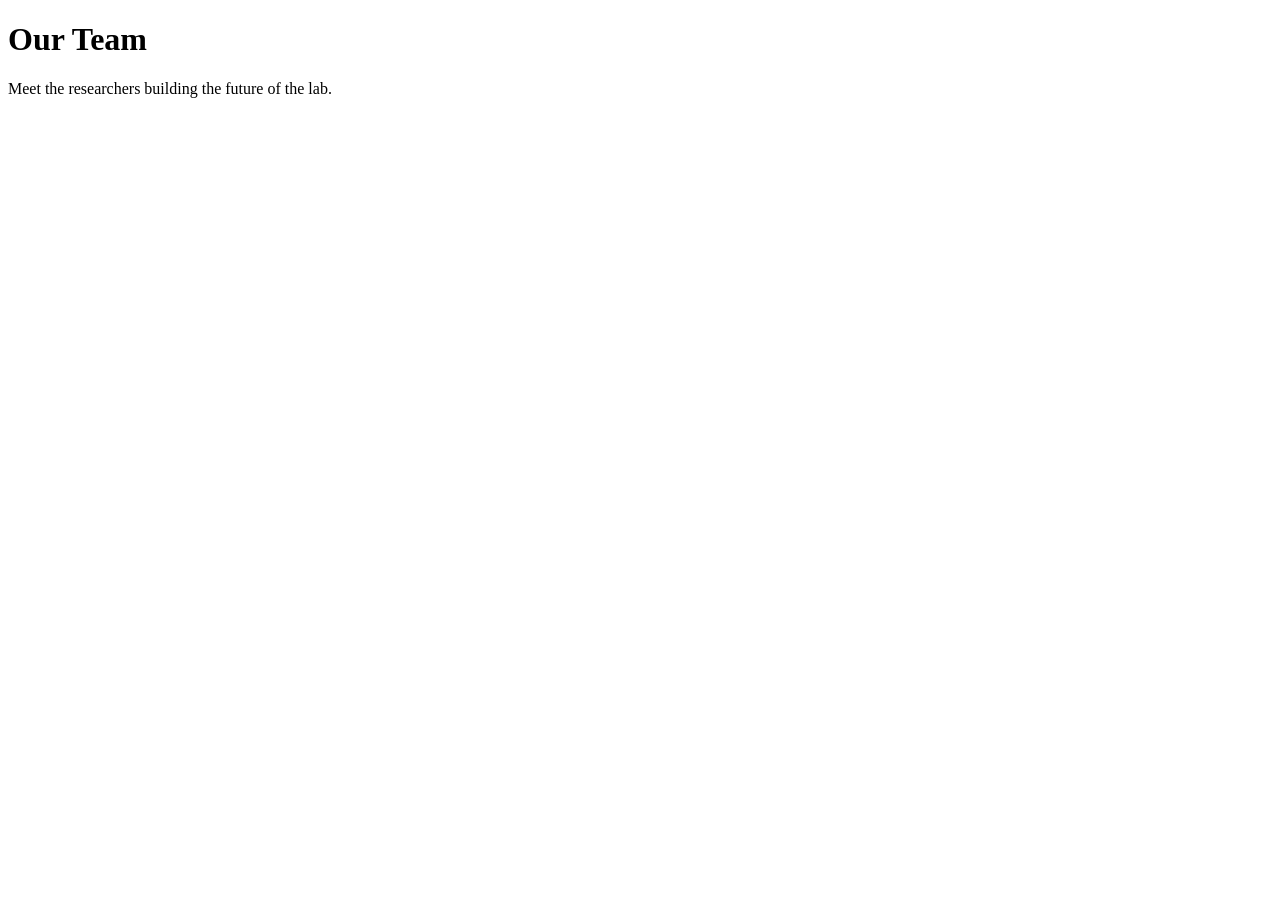
==== contact.html @ c991bc1e "Add files via upload" ====
<!DOCTYPE html>
<html lang="en">
<head>
  <meta charset="UTF-8" />
  <meta name="viewport" content="width=device-width, initial-scale=1.0" />
  <title>Team</title>
  <link rel="stylesheet" href="css/style.css" />
  <script src="js/config.js"></script>
</head>
<body>

  <header id="site-header"></header>

  <div class="page-hero">
    <h1>Our Team</h1>
    <p>Meet the researchers building the future of the lab.</p>
  </div>

  <div style="background:#fff;">
    <div class="section" id="team-section">
      <!-- Dynamically grouped by role -->
    </div>
  </div>

  <footer id="site-footer"></footer>

  <script src="js/site.js"></script>
  <script>
    const c = LAB_CONFIG;
    document.title = `Team — ${c.labName}`;

    // Group members
    const groups = {};
    const order = ['Faculty', 'PhD Students', 'MS Students', 'Undergraduate', 'Alumni'];
    c.team.forEach(m => {
      if (!groups[m.group]) groups[m.group] = [];
      groups[m.group].push(m);
    });

    const section = document.getElementById('team-section');
    const groupOrder = [...order, ...Object.keys(groups).filter(g => !order.includes(g))];

    groupOrder.forEach(grp => {
      if (!groups[grp]) return;
      section.innerHTML += `<div class="group-label">${grp}</div><div class="team-grid" id="grp-${grp.replace(/\s/g,'_')}"></div>`;
    });

    c.team.forEach(m => {
      const grid = document.getElementById(`grp-${m.group.replace(/\s/g,'_')}`);
      if (!grid) return;

      const initials = m.name.split(' ').map(w => w[0]).join('').slice(0,2).toUpperCase();
      const avatar = m.photo
        ? `<img src="${m.photo}" alt="${m.name}" />`
        : initials;

      const links = [
        m.website ? `<a href="${m.website}" target="_blank">Website</a>` : null,
        m.scholar  ? `<a href="${m.scholar}"  target="_blank">Scholar</a>`  : null,
        m.github   ? `<a href="https://github.com/${m.github}" target="_blank">GitHub</a>` : null,
      ].filter(Boolean).join('');

      grid.innerHTML += `
        <div class="member-card">
          <div class="member-avatar">${avatar}</div>
          <div class="member-name">${m.name}</div>
          <div class="member-role">${m.role}</div>
          <p class="member-bio">${m.bio}</p>
          ${links ? `<div class="member-links">${links}</div>` : ''}
        </div>`;
    });
  </script>
</body>
</html>
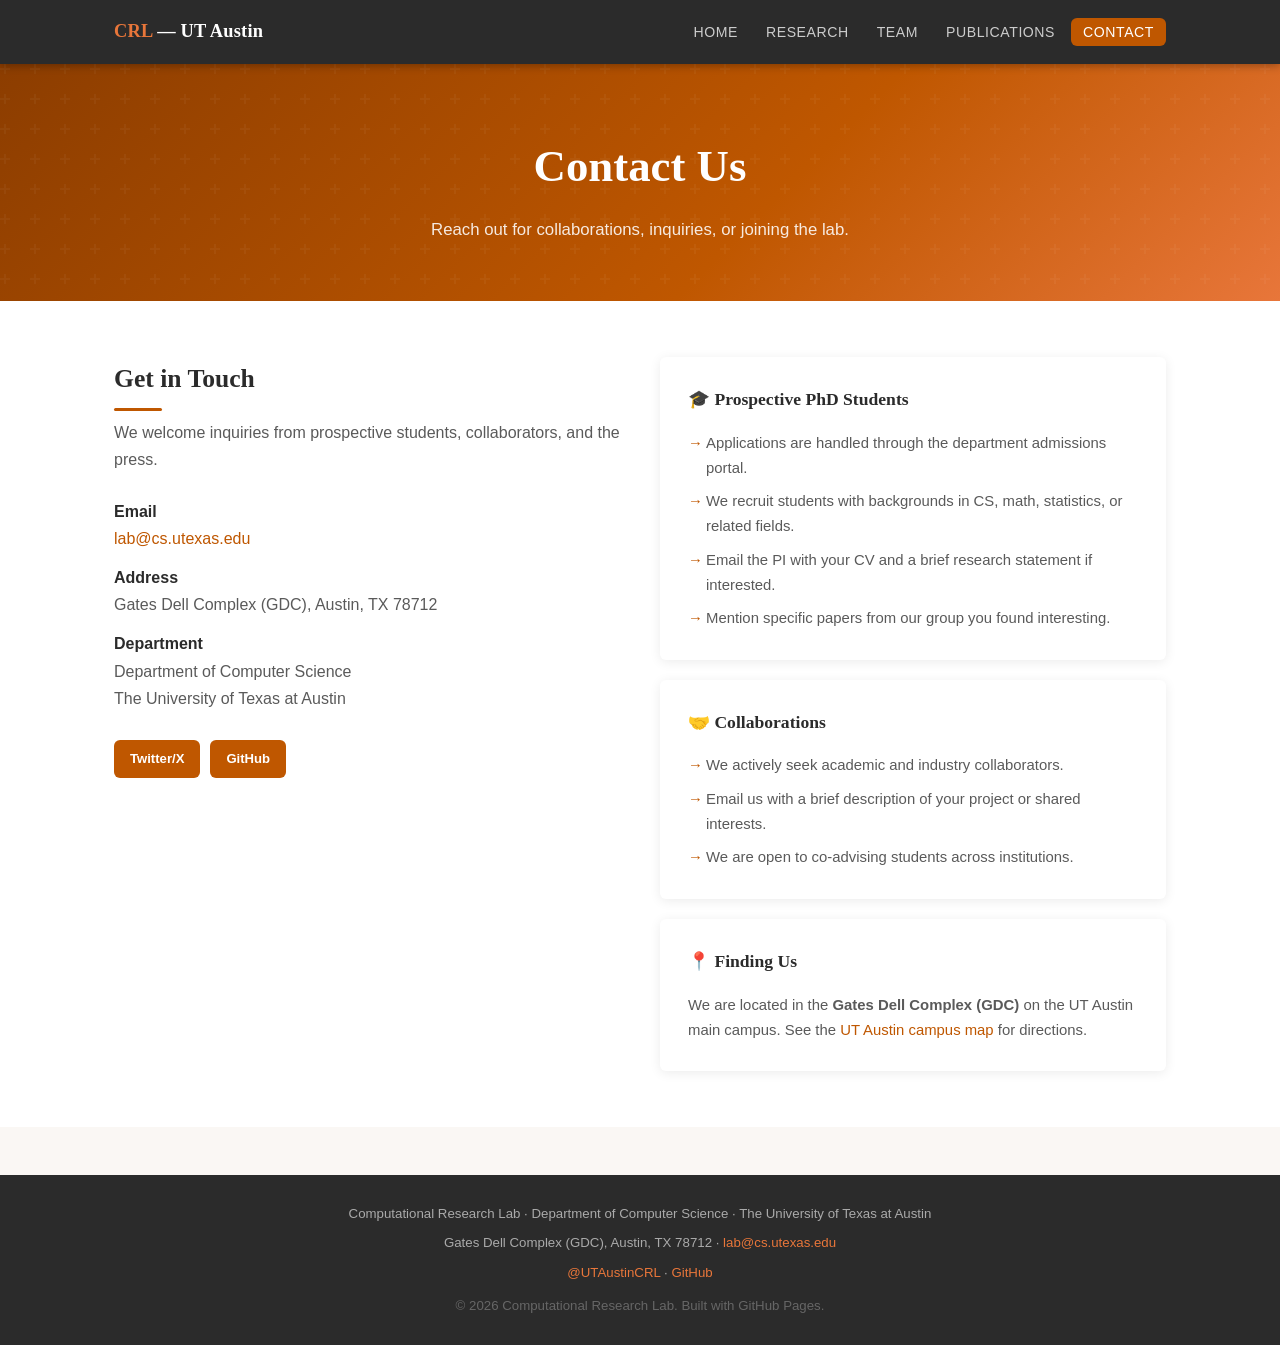
==== commit 30480054: "Add files via upload" ====
--- a/contact.html
+++ b/contact.html
@@ -3,72 +3,758 @@
 <head>
   <meta charset="UTF-8" />
   <meta name="viewport" content="width=device-width, initial-scale=1.0" />
-  <title>Team</title>
-  <link rel="stylesheet" href="css/style.css" />
-  <script src="js/config.js"></script>
+  <title>Contact</title>
+  <style>/* ============================================================
+   UT Austin Lab Website — Main Stylesheet
+   Colors: Burnt Orange #BF5700 | Charcoal #2B2B2B | Cream #FAF7F4
+   ============================================================ */
+
+:root {
+  --orange:      #BF5700;
+  --orange-dark: #8C3D00;
+  --orange-light:#E8763A;
+  --charcoal:    #2B2B2B;
+  --mid-gray:    #5A5A5A;
+  --light-gray:  #E8E4E0;
+  --cream:       #FAF7F4;
+  --white:       #FFFFFF;
+
+  --font-display: 'Georgia', 'Times New Roman', serif;
+  --font-body:    'Inter', 'Helvetica Neue', Arial, sans-serif;
+  --font-mono:    'JetBrains Mono', 'Courier New', monospace;
+
+  --max-width: 1100px;
+  --radius: 6px;
+  --shadow: 0 2px 12px rgba(0,0,0,0.08);
+}
+
+*, *::before, *::after { box-sizing: border-box; margin: 0; padding: 0; }
+
+html { scroll-behavior: smooth; }
+
+body {
+  font-family: var(--font-body);
+  color: var(--charcoal);
+  background: var(--cream);
+  line-height: 1.7;
+  font-size: 16px;
+}
+
+a { color: var(--orange); text-decoration: none; }
+a:hover { text-decoration: underline; }
+
+img { max-width: 100%; display: block; }
+
+/* ── HEADER / NAV ─────────────────────────────────────────── */
+#site-header {
+  background: var(--charcoal);
+  position: sticky;
+  top: 0;
+  z-index: 100;
+  box-shadow: 0 2px 8px rgba(0,0,0,0.3);
+}
+
+.header-inner {
+  max-width: var(--max-width);
+  margin: 0 auto;
+  padding: 0 24px;
+  display: flex;
+  align-items: center;
+  justify-content: space-between;
+  height: 64px;
+}
+
+.site-title {
+  font-family: var(--font-display);
+  font-size: 1.15rem;
+  color: var(--white);
+  font-weight: 700;
+  letter-spacing: 0.01em;
+  white-space: nowrap;
+}
+.site-title span { color: var(--orange-light); }
+
+nav ul {
+  list-style: none;
+  display: flex;
+  gap: 4px;
+}
+
+nav a {
+  color: #ccc;
+  font-size: 0.88rem;
+  font-weight: 500;
+  letter-spacing: 0.04em;
+  text-transform: uppercase;
+  padding: 6px 12px;
+  border-radius: var(--radius);
+  transition: color 0.15s, background 0.15s;
+}
+nav a:hover, nav a.active {
+  color: var(--white);
+  background: var(--orange);
+  text-decoration: none;
+}
+
+/* Hamburger */
+.nav-toggle {
+  display: none;
+  background: none;
+  border: none;
+  cursor: pointer;
+  flex-direction: column;
+  gap: 5px;
+  padding: 4px;
+}
+.nav-toggle span {
+  display: block;
+  width: 24px;
+  height: 2px;
+  background: #ccc;
+  border-radius: 2px;
+  transition: background 0.15s;
+}
+.nav-toggle:hover span { background: var(--white); }
+
+/* ── PAGE HERO ────────────────────────────────────────────── */
+.page-hero {
+  background: linear-gradient(135deg, var(--orange-dark) 0%, var(--orange) 60%, var(--orange-light) 100%);
+  padding: 64px 24px 56px;
+  text-align: center;
+  position: relative;
+  overflow: hidden;
+}
+.page-hero::before {
+  content: '';
+  position: absolute;
+  inset: 0;
+  background: url("data:image/svg+xml,%3Csvg width='60' height='60' viewBox='0 0 60 60' xmlns='http://www.w3.org/2000/svg'%3E%3Cg fill='none' fill-rule='evenodd'%3E%3Cg fill='%23ffffff' fill-opacity='0.04'%3E%3Cpath d='M36 34v-4h-2v4h-4v2h4v4h2v-4h4v-2h-4zm0-30V0h-2v4h-4v2h4v4h2V6h4V4h-4zM6 34v-4H4v4H0v2h4v4h2v-4h4v-2H6zM6 4V0H4v4H0v2h4v4h2V6h4V4H6z'/%3E%3C/g%3E%3C/g%3E%3C/svg%3E");
+}
+.page-hero h1 {
+  font-family: var(--font-display);
+  font-size: clamp(1.8rem, 4vw, 2.8rem);
+  color: var(--white);
+  margin-bottom: 12px;
+  position: relative;
+}
+.page-hero p {
+  color: rgba(255,255,255,0.88);
+  font-size: 1.05rem;
+  max-width: 620px;
+  margin: 0 auto;
+  position: relative;
+}
+
+/* ── SECTIONS ─────────────────────────────────────────────── */
+.section {
+  max-width: var(--max-width);
+  margin: 0 auto;
+  padding: 56px 24px;
+}
+
+.section-title {
+  font-family: var(--font-display);
+  font-size: 1.6rem;
+  color: var(--charcoal);
+  margin-bottom: 8px;
+}
+.section-title::after {
+  content: '';
+  display: block;
+  width: 48px;
+  height: 3px;
+  background: var(--orange);
+  margin-top: 8px;
+  border-radius: 2px;
+}
+
+.section-lead {
+  color: var(--mid-gray);
+  font-size: 1.05rem;
+  max-width: 700px;
+  margin-bottom: 36px;
+}
+
+/* ── HOME HERO ────────────────────────────────────────────── */
+.home-hero {
+  background: linear-gradient(135deg, var(--orange-dark) 0%, var(--orange) 55%, #D4682A 100%);
+  padding: 88px 24px 80px;
+  position: relative;
+  overflow: hidden;
+}
+.home-hero::before {
+  content: '';
+  position: absolute;
+  inset: 0;
+  background: url("data:image/svg+xml,%3Csvg width='60' height='60' viewBox='0 0 60 60' xmlns='http://www.w3.org/2000/svg'%3E%3Cg fill='none' fill-rule='evenodd'%3E%3Cg fill='%23ffffff' fill-opacity='0.05'%3E%3Cpath d='M36 34v-4h-2v4h-4v2h4v4h2v-4h4v-2h-4zm0-30V0h-2v4h-4v2h4v4h2V6h4V4h-4zM6 34v-4H4v4H0v2h4v4h2v-4h4v-2H6zM6 4V0H4v4H0v2h4v4h2V6h4V4H6z'/%3E%3C/g%3E%3C/g%3E%3C/svg%3E");
+}
+.home-hero-inner {
+  max-width: var(--max-width);
+  margin: 0 auto;
+  position: relative;
+}
+.home-hero h1 {
+  font-family: var(--font-display);
+  font-size: clamp(2rem, 5vw, 3.2rem);
+  color: var(--white);
+  line-height: 1.2;
+  max-width: 760px;
+  margin-bottom: 20px;
+}
+.home-hero .sub {
+  font-size: 1.1rem;
+  color: rgba(255,255,255,0.87);
+  max-width: 580px;
+  margin-bottom: 36px;
+}
+.btn {
+  display: inline-block;
+  padding: 12px 28px;
+  border-radius: var(--radius);
+  font-weight: 600;
+  font-size: 0.95rem;
+  transition: background 0.15s, transform 0.1s;
+  cursor: pointer;
+  border: none;
+}
+.btn-white {
+  background: var(--white);
+  color: var(--orange-dark);
+}
+.btn-white:hover {
+  background: var(--cream);
+  text-decoration: none;
+  transform: translateY(-1px);
+}
+.btn-orange {
+  background: var(--orange);
+  color: var(--white);
+}
+.btn-orange:hover {
+  background: var(--orange-dark);
+  text-decoration: none;
+  transform: translateY(-1px);
+}
+
+/* ── NEWS ─────────────────────────────────────────────────── */
+.news-list {
+  display: flex;
+  flex-direction: column;
+  gap: 0;
+  border-left: 3px solid var(--orange);
+  padding-left: 20px;
+}
+.news-item {
+  padding: 14px 0;
+  border-bottom: 1px solid var(--light-gray);
+}
+.news-item:last-child { border-bottom: none; }
+.news-date {
+  font-size: 0.78rem;
+  font-weight: 700;
+  text-transform: uppercase;
+  letter-spacing: 0.06em;
+  color: var(--orange);
+  margin-bottom: 4px;
+}
+.news-text { color: var(--charcoal); font-size: 0.97rem; }
+
+/* ── CARDS ────────────────────────────────────────────────── */
+.card-grid {
+  display: grid;
+  grid-template-columns: repeat(auto-fill, minmax(280px, 1fr));
+  gap: 24px;
+}
+.card {
+  background: var(--white);
+  border-radius: var(--radius);
+  padding: 28px 24px;
+  box-shadow: var(--shadow);
+  border-top: 4px solid var(--orange);
+}
+.card-icon { font-size: 2rem; margin-bottom: 12px; }
+.card h3 {
+  font-family: var(--font-display);
+  font-size: 1.1rem;
+  margin-bottom: 8px;
+  color: var(--charcoal);
+}
+.card p { font-size: 0.93rem; color: var(--mid-gray); }
+
+/* ── TEAM ─────────────────────────────────────────────────── */
+.group-label {
+  font-size: 0.78rem;
+  font-weight: 700;
+  text-transform: uppercase;
+  letter-spacing: 0.1em;
+  color: var(--mid-gray);
+  border-bottom: 1px solid var(--light-gray);
+  padding-bottom: 8px;
+  margin: 40px 0 20px;
+}
+.team-grid {
+  display: grid;
+  grid-template-columns: repeat(auto-fill, minmax(220px, 1fr));
+  gap: 20px;
+}
+.member-card {
+  background: var(--white);
+  border-radius: var(--radius);
+  padding: 24px;
+  box-shadow: var(--shadow);
+  text-align: center;
+}
+.member-avatar {
+  width: 80px;
+  height: 80px;
+  border-radius: 50%;
+  margin: 0 auto 14px;
+  overflow: hidden;
+  background: var(--orange);
+  display: flex;
+  align-items: center;
+  justify-content: center;
+  font-size: 1.5rem;
+  font-weight: 700;
+  color: var(--white);
+  font-family: var(--font-display);
+}
+.member-avatar img { width: 100%; height: 100%; object-fit: cover; }
+.member-name {
+  font-weight: 700;
+  font-size: 0.97rem;
+  color: var(--charcoal);
+  margin-bottom: 2px;
+}
+.member-role {
+  font-size: 0.82rem;
+  color: var(--orange);
+  font-weight: 600;
+  text-transform: uppercase;
+  letter-spacing: 0.04em;
+  margin-bottom: 10px;
+}
+.member-bio { font-size: 0.85rem; color: var(--mid-gray); margin-bottom: 14px; }
+.member-links { display: flex; gap: 8px; justify-content: center; flex-wrap: wrap; }
+.member-links a {
+  font-size: 0.75rem;
+  background: var(--light-gray);
+  color: var(--charcoal);
+  padding: 3px 10px;
+  border-radius: 20px;
+  font-weight: 600;
+  transition: background 0.15s;
+}
+.member-links a:hover {
+  background: var(--orange);
+  color: var(--white);
+  text-decoration: none;
+}
+
+/* ── PUBLICATIONS ─────────────────────────────────────────── */
+.pub-filters {
+  display: flex;
+  gap: 8px;
+  flex-wrap: wrap;
+  margin-bottom: 28px;
+}
+.filter-btn {
+  padding: 6px 16px;
+  border-radius: 20px;
+  border: 2px solid var(--light-gray);
+  background: var(--white);
+  font-size: 0.83rem;
+  font-weight: 600;
+  color: var(--mid-gray);
+  cursor: pointer;
+  transition: all 0.15s;
+}
+.filter-btn.active, .filter-btn:hover {
+  border-color: var(--orange);
+  background: var(--orange);
+  color: var(--white);
+}
+
+.year-group { margin-bottom: 40px; }
+.year-label {
+  font-family: var(--font-display);
+  font-size: 1.4rem;
+  font-weight: 700;
+  color: var(--orange);
+  margin-bottom: 16px;
+  padding-bottom: 8px;
+  border-bottom: 2px solid var(--light-gray);
+}
+
+.pub-item {
+  background: var(--white);
+  border-radius: var(--radius);
+  padding: 20px 22px;
+  margin-bottom: 12px;
+  box-shadow: var(--shadow);
+  border-left: 4px solid transparent;
+  transition: border-color 0.15s;
+}
+.pub-item:hover { border-left-color: var(--orange); }
+.pub-title {
+  font-weight: 700;
+  font-size: 0.97rem;
+  color: var(--charcoal);
+  margin-bottom: 4px;
+}
+.pub-authors { font-size: 0.88rem; color: var(--mid-gray); margin-bottom: 4px; }
+.pub-venue {
+  font-size: 0.82rem;
+  font-weight: 700;
+  color: var(--orange);
+  text-transform: uppercase;
+  letter-spacing: 0.04em;
+  margin-bottom: 10px;
+}
+.pub-tags { display: flex; gap: 6px; flex-wrap: wrap; margin-bottom: 10px; }
+.pub-tag {
+  font-size: 0.73rem;
+  background: var(--cream);
+  border: 1px solid var(--light-gray);
+  color: var(--mid-gray);
+  padding: 2px 8px;
+  border-radius: 12px;
+  font-weight: 600;
+}
+.pub-links { display: flex; gap: 8px; flex-wrap: wrap; }
+.pub-links a {
+  font-size: 0.78rem;
+  background: var(--charcoal);
+  color: var(--white);
+  padding: 4px 12px;
+  border-radius: var(--radius);
+  font-weight: 600;
+  transition: background 0.15s;
+}
+.pub-links a:hover {
+  background: var(--orange);
+  text-decoration: none;
+}
+
+/* ── CONTACT ──────────────────────────────────────────────── */
+.contact-grid {
+  display: grid;
+  grid-template-columns: 1fr 1fr;
+  gap: 40px;
+}
+.contact-info p { margin-bottom: 12px; color: var(--mid-gray); }
+.contact-info strong { color: var(--charcoal); }
+.contact-block {
+  background: var(--white);
+  border-radius: var(--radius);
+  padding: 28px;
+  box-shadow: var(--shadow);
+}
+.contact-block h3 {
+  font-family: var(--font-display);
+  font-size: 1.1rem;
+  margin-bottom: 16px;
+  color: var(--charcoal);
+}
+.joining-list {
+  list-style: none;
+  display: flex;
+  flex-direction: column;
+  gap: 8px;
+}
+.joining-list li {
+  padding-left: 18px;
+  position: relative;
+  font-size: 0.93rem;
+  color: var(--mid-gray);
+}
+.joining-list li::before {
+  content: '→';
+  position: absolute;
+  left: 0;
+  color: var(--orange);
+  font-weight: 700;
+}
+
+/* ── FOOTER ───────────────────────────────────────────────── */
+#site-footer {
+  background: var(--charcoal);
+  color: #aaa;
+  text-align: center;
+  padding: 28px 24px;
+  font-size: 0.83rem;
+  margin-top: 48px;
+}
+#site-footer a { color: var(--orange-light); }
+
+/* ── DIVIDER ──────────────────────────────────────────────── */
+.divider {
+  border: none;
+  border-top: 1px solid var(--light-gray);
+  margin: 0;
+}
+
+/* ── RESPONSIVE ───────────────────────────────────────────── */
+@media (max-width: 768px) {
+  .nav-toggle { display: flex; }
+  nav { display: none; width: 100%; }
+  nav.open {
+    display: block;
+    position: absolute;
+    top: 64px;
+    left: 0; right: 0;
+    background: var(--charcoal);
+    padding: 12px 16px;
+    box-shadow: 0 4px 12px rgba(0,0,0,0.3);
+  }
+  nav ul { flex-direction: column; gap: 2px; }
+  nav a { display: block; }
+  .header-inner { flex-wrap: wrap; position: relative; }
+  .contact-grid { grid-template-columns: 1fr; }
+}
+</style>
 </head>
 <body>
-
   <header id="site-header"></header>
-
-  <div class="page-hero">
-    <h1>Our Team</h1>
-    <p>Meet the researchers building the future of the lab.</p>
-  </div>
-
-  <div style="background:#fff;">
-    <div class="section" id="team-section">
-      <!-- Dynamically grouped by role -->
+  
+<div class="page-hero"><h1>Contact Us</h1><p>Reach out for collaborations, inquiries, or joining the lab.</p></div>
+<div style="background:#fff;">
+  <div class="section">
+    <div class="contact-grid">
+      <div class="contact-info">
+        <h2 class="section-title">Get in Touch</h2>
+        <p>We welcome inquiries from prospective students, collaborators, and the press.</p>
+        <p style="margin-top:24px;"><strong>Email</strong><br><a id="contact-email" href="#"></a></p>
+        <p><strong>Address</strong><br><span id="contact-address"></span></p>
+        <p><strong>Department</strong><br><span id="contact-dept"></span><br><span id="contact-uni"></span></p>
+        <div style="margin-top:28px;display:flex;gap:10px;flex-wrap:wrap;" id="social-links"></div>
+      </div>
+      <div style="display:flex;flex-direction:column;gap:20px;">
+        <div class="contact-block">
+          <h3>🎓 Prospective PhD Students</h3>
+          <ul class="joining-list">
+            <li>Applications are handled through the department admissions portal.</li>
+            <li>We recruit students with backgrounds in CS, math, statistics, or related fields.</li>
+            <li>Email the PI with your CV and a brief research statement if interested.</li>
+            <li>Mention specific papers from our group you found interesting.</li>
+          </ul>
+        </div>
+        <div class="contact-block">
+          <h3>🤝 Collaborations</h3>
+          <ul class="joining-list">
+            <li>We actively seek academic and industry collaborators.</li>
+            <li>Email us with a brief description of your project or shared interests.</li>
+            <li>We are open to co-advising students across institutions.</li>
+          </ul>
+        </div>
+        <div class="contact-block">
+          <h3>📍 Finding Us</h3>
+          <p style="font-size:.93rem;color:#5A5A5A;">We are located in the <strong>Gates Dell Complex (GDC)</strong> on the UT Austin main campus. See the <a href="https://www.utexas.edu/maps/" target="_blank">UT Austin campus map</a> for directions.</p>
+        </div>
+      </div>
     </div>
   </div>
+</div>
 
   <footer id="site-footer"></footer>
-
-  <script src="js/site.js"></script>
   <script>
-    const c = LAB_CONFIG;
-    document.title = `Team — ${c.labName}`;
-
-    // Group members
-    const groups = {};
-    const order = ['Faculty', 'PhD Students', 'MS Students', 'Undergraduate', 'Alumni'];
-    c.team.forEach(m => {
-      if (!groups[m.group]) groups[m.group] = [];
-      groups[m.group].push(m);
-    });
-
-    const section = document.getElementById('team-section');
-    const groupOrder = [...order, ...Object.keys(groups).filter(g => !order.includes(g))];
-
-    groupOrder.forEach(grp => {
-      if (!groups[grp]) return;
-      section.innerHTML += `<div class="group-label">${grp}</div><div class="team-grid" id="grp-${grp.replace(/\s/g,'_')}"></div>`;
-    });
-
-    c.team.forEach(m => {
-      const grid = document.getElementById(`grp-${m.group.replace(/\s/g,'_')}`);
-      if (!grid) return;
-
-      const initials = m.name.split(' ').map(w => w[0]).join('').slice(0,2).toUpperCase();
-      const avatar = m.photo
-        ? `<img src="${m.photo}" alt="${m.name}" />`
-        : initials;
-
-      const links = [
-        m.website ? `<a href="${m.website}" target="_blank">Website</a>` : null,
-        m.scholar  ? `<a href="${m.scholar}"  target="_blank">Scholar</a>`  : null,
-        m.github   ? `<a href="https://github.com/${m.github}" target="_blank">GitHub</a>` : null,
-      ].filter(Boolean).join('');
-
-      grid.innerHTML += `
-        <div class="member-card">
-          <div class="member-avatar">${avatar}</div>
-          <div class="member-name">${m.name}</div>
-          <div class="member-role">${m.role}</div>
-          <p class="member-bio">${m.bio}</p>
-          ${links ? `<div class="member-links">${links}</div>` : ''}
-        </div>`;
-    });
+/**
+ * ============================================================
+ *  LAB WEBSITE CONFIG — Edit everything here!
+ *  Changes here will reflect across the whole site.
+ * ============================================================
+ */
+
+const LAB_CONFIG = {
+
+  // --- Lab Identity ---
+  labName: "Computational Research Lab",
+  labShortName: "CRL",
+  department: "Department of Computer Science",
+  university: "The University of Texas at Austin",
+  tagline: "Advancing knowledge at the intersection of theory and application.",
+  email: "lab@cs.utexas.edu",
+  address: "Gates Dell Complex (GDC), Austin, TX 78712",
+  twitterHandle: "@UTAustinCRL",   // or "" to hide
+  githubOrg: "github.com/utcrl",   // or "" to hide
+  googleScholar: "",               // paste full URL or "" to hide
+
+  // --- Navigation Pages (set visible: false to hide a page) ---
+  navLinks: [
+    { label: "Home",         href: "index.html",        visible: true },
+    { label: "Research",     href: "research.html",     visible: true },
+    { label: "Team",         href: "team.html",         visible: true },
+    { label: "Publications", href: "publications.html", visible: true },
+    { label: "Contact",      href: "contact.html",      visible: true },
+  ],
+
+  // --- Home Page Hero ---
+  hero: {
+    headline: "Pushing the Frontiers of Computational Science",
+    subtext:  "We develop novel algorithms, systems, and theories that bridge fundamental research and real-world impact.",
+    ctaLabel:  "Explore Our Research",
+    ctaHref:   "research.html",
+  },
+
+  // --- Home Page News/Announcements (newest first) ---
+  news: [
+    { date: "June 2026",     text: "Our paper on distributed optimization was accepted to NeurIPS 2026." },
+    { date: "May 2026",      text: "Dr. Jane Smith receives the NSF CAREER Award." },
+    { date: "March 2026",    text: "We welcome three new PhD students to the lab!" },
+  ],
+
+  // --- Research Areas ---
+  researchAreas: [
+    {
+      title: "Machine Learning Theory",
+      description: "We study the theoretical foundations of learning algorithms, with a focus on generalization, robustness, and sample complexity.",
+      icon: "🧠",
+    },
+    {
+      title: "Distributed Systems",
+      description: "Designing scalable, fault-tolerant systems for large-scale data processing and scientific computing.",
+      icon: "🔗",
+    },
+    {
+      title: "Human-Computer Interaction",
+      description: "Building interfaces that make complex computational tools accessible to domain scientists and practitioners.",
+      icon: "🖥️",
+    },
+  ],
+
+  // --- Team Members ---
+  team: [
+    {
+      name:     "Dr. Jane Smith",
+      role:     "Principal Investigator",
+      bio:      "Jane received her PhD from MIT and joined UT Austin in 2018. Her research focuses on ML theory and optimization.",
+      photo:    "",            // path to photo, e.g. "images/jane.jpg", or "" for initials avatar
+      website:  "",
+      scholar:  "",
+      github:   "",
+      group:    "Faculty",     // used to group members: Faculty | PhD Students | MS Students | Alumni
+    },
+    {
+      name:     "Alex Johnson",
+      role:     "PhD Student",
+      bio:      "Alex is a 3rd-year PhD student working on distributed optimization algorithms.",
+      photo:    "",
+      website:  "",
+      scholar:  "",
+      github:   "",
+      group:    "PhD Students",
+    },
+    {
+      name:     "Maria Garcia",
+      role:     "PhD Student",
+      bio:      "Maria's research sits at the intersection of HCI and ML, building tools for scientific discovery.",
+      photo:    "",
+      website:  "",
+      scholar:  "",
+      github:   "",
+      group:    "PhD Students",
+    },
+    {
+      name:     "Chris Lee",
+      role:     "MS Student",
+      bio:      "Chris is working on his thesis on efficient neural architecture search.",
+      photo:    "",
+      website:  "",
+      scholar:  "",
+      github:   "",
+      group:    "MS Students",
+    },
+  ],
+
+  // --- Publications (newest first) ---
+  publications: [
+    {
+      title:   "Convergence Rates for Stochastic Gradient Methods under Heavy-Tail Noise",
+      authors: "Smith, J., Johnson, A., Garcia, M.",
+      venue:   "NeurIPS 2026",
+      year:    2026,
+      tags:    ["ML Theory"],
+      pdf:     "",    // URL to PDF
+      code:    "",    // URL to code repo
+      doi:     "",    // DOI URL
+    },
+    {
+      title:   "FaultShield: Transparent Fault Tolerance for Distributed ML Training",
+      authors: "Johnson, A., Smith, J.",
+      venue:   "OSDI 2025",
+      year:    2025,
+      tags:    ["Distributed Systems"],
+      pdf:     "",
+      code:    "",
+      doi:     "",
+    },
+    {
+      title:   "SciLens: An Interactive Environment for Exploratory Data Analysis",
+      authors: "Garcia, M., Lee, C., Smith, J.",
+      venue:   "CHI 2025",
+      year:    2025,
+      tags:    ["HCI"],
+      pdf:     "",
+      code:    "",
+      doi:     "",
+    },
+  ],
+
+};
+
+
+(function () {
+  const cfg = LAB_CONFIG;
+  const currentPage = location.pathname.split('/').pop() || 'index.html';
+  const navItems = cfg.navLinks
+    .filter(l => l.visible)
+    .map(l => {
+      const active = (l.href === currentPage || (currentPage === '' && l.href === 'index.html')) ? ' class="active"' : '';
+      return `<li><a href="${l.href}"${active}>${l.label}</a></li>`;
+    }).join('');
+  const header = document.getElementById('site-header');
+  if (header) {
+    header.innerHTML = `
+      <div class="header-inner">
+        <a class="site-title" href="index.html">
+          <span>${cfg.labShortName}</span> — UT Austin
+        </a>
+        <button class="nav-toggle" aria-label="Toggle navigation" onclick="this.parentElement.parentElement.querySelector('nav').classList.toggle('open')">
+          <span></span><span></span><span></span>
+        </button>
+        <nav id="site-nav"><ul>${navItems}</ul></nav>
+      </div>
+    `;
+  }
+  const footer = document.getElementById('site-footer');
+  if (footer) {
+    const socials = [
+      cfg.twitterHandle ? `<a href="https://twitter.com/${cfg.twitterHandle.replace('@','')}" target="_blank">${cfg.twitterHandle}</a>` : null,
+      cfg.githubOrg     ? `<a href="https://${cfg.githubOrg}" target="_blank">GitHub</a>` : null,
+      cfg.googleScholar ? `<a href="${cfg.googleScholar}" target="_blank">Google Scholar</a>` : null,
+    ].filter(Boolean).join(' · ');
+    footer.innerHTML = `
+      <p>${cfg.labName} · ${cfg.department} · ${cfg.university}</p>
+      <p style="margin-top:6px">${cfg.address} · <a href="mailto:${cfg.email}">${cfg.email}</a></p>
+      ${socials ? `<p style="margin-top:8px">${socials}</p>` : ''}
+      <p style="margin-top:10px; color:#666">© ${new Date().getFullYear()} ${cfg.labName}. Built with GitHub Pages.</p>
+    `;
+  }
+})();
+
+
+const c = LAB_CONFIG;
+document.title = 'Contact — ' + c.labName;
+const emailEl = document.getElementById('contact-email');
+emailEl.href = 'mailto:'+c.email; emailEl.textContent = c.email;
+document.getElementById('contact-address').textContent = c.address;
+document.getElementById('contact-dept').textContent = c.department;
+document.getElementById('contact-uni').textContent = c.university;
+const socials = document.getElementById('social-links');
+if(c.twitterHandle) socials.innerHTML += `<a class="btn btn-orange" href="https://twitter.com/${c.twitterHandle.replace('@','')}" target="_blank" style="font-size:.82rem;padding:8px 16px;">Twitter/X</a>`;
+if(c.githubOrg) socials.innerHTML += `<a class="btn btn-orange" href="https://${c.githubOrg}" target="_blank" style="font-size:.82rem;padding:8px 16px;">GitHub</a>`;
+if(c.googleScholar) socials.innerHTML += `<a class="btn btn-orange" href="${c.googleScholar}" target="_blank" style="font-size:.82rem;padding:8px 16px;">Google Scholar</a>`;
+
   </script>
 </body>
-</html>
+</html>
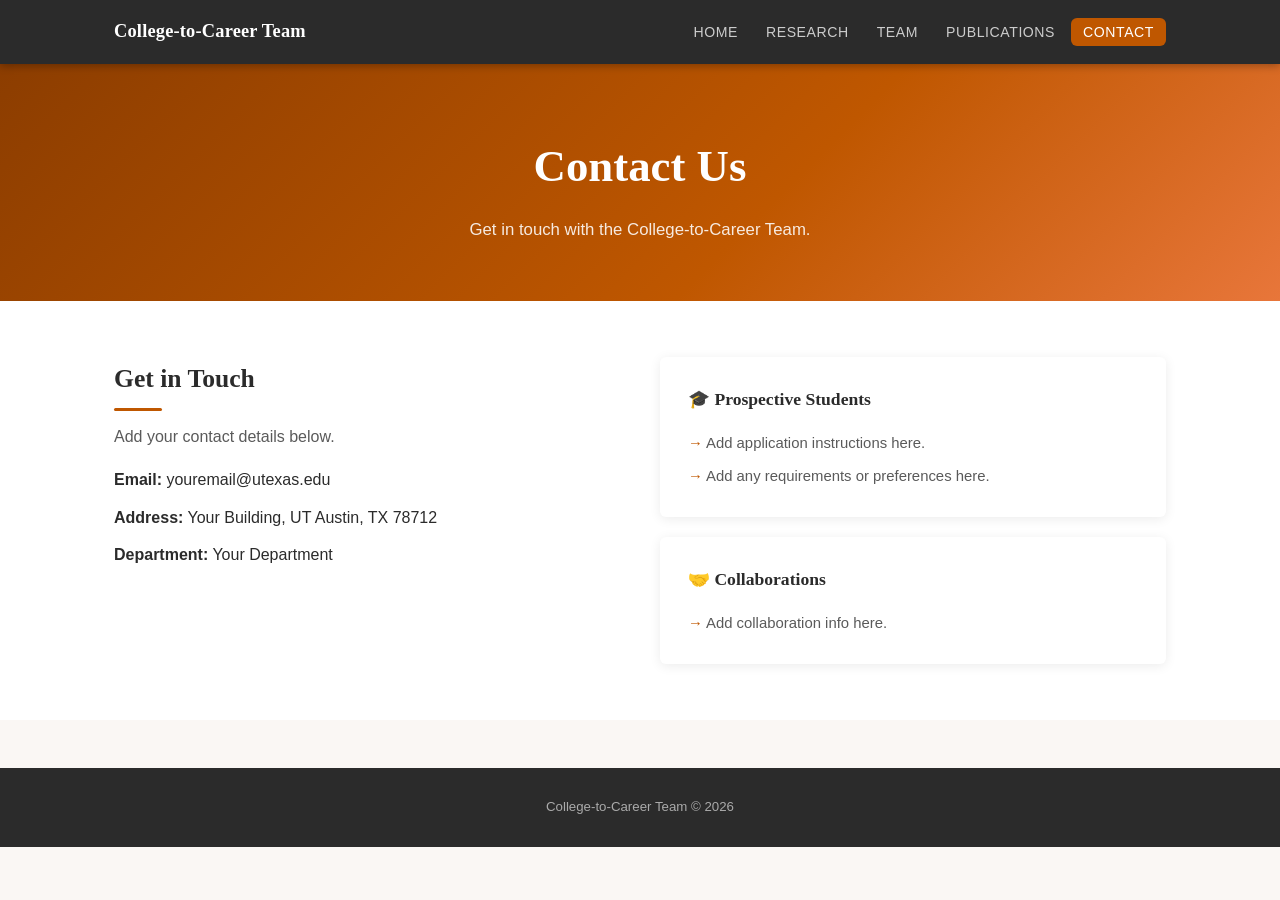
==== commit 7d37f883: "Add files via upload" ====
--- a/contact.html
+++ b/contact.html
@@ -1,14 +1,10 @@
 <!DOCTYPE html>
 <html lang="en">
 <head>
-  <meta charset="UTF-8" />
-  <meta name="viewport" content="width=device-width, initial-scale=1.0" />
-  <title>Contact</title>
-  <style>/* ============================================================
-   UT Austin Lab Website — Main Stylesheet
-   Colors: Burnt Orange #BF5700 | Charcoal #2B2B2B | Cream #FAF7F4
-   ============================================================ */
-
+  <meta charset="UTF-8"/>
+  <meta name="viewport" content="width=device-width, initial-scale=1.0"/>
+  <title>Contact — College-to-Career Team</title>
+  <style>
 :root {
   --orange:      #BF5700;
   --orange-dark: #8C3D00;
@@ -18,495 +14,79 @@
   --light-gray:  #E8E4E0;
   --cream:       #FAF7F4;
   --white:       #FFFFFF;
-
   --font-display: 'Georgia', 'Times New Roman', serif;
   --font-body:    'Inter', 'Helvetica Neue', Arial, sans-serif;
-  --font-mono:    'JetBrains Mono', 'Courier New', monospace;
-
   --max-width: 1100px;
   --radius: 6px;
   --shadow: 0 2px 12px rgba(0,0,0,0.08);
 }
-
 *, *::before, *::after { box-sizing: border-box; margin: 0; padding: 0; }
-
 html { scroll-behavior: smooth; }
-
-body {
-  font-family: var(--font-body);
-  color: var(--charcoal);
-  background: var(--cream);
-  line-height: 1.7;
-  font-size: 16px;
-}
-
+body { font-family: var(--font-body); color: var(--charcoal); background: var(--cream); line-height: 1.7; font-size: 16px; }
 a { color: var(--orange); text-decoration: none; }
 a:hover { text-decoration: underline; }
-
 img { max-width: 100%; display: block; }
 
-/* ── HEADER / NAV ─────────────────────────────────────────── */
-#site-header {
-  background: var(--charcoal);
-  position: sticky;
-  top: 0;
-  z-index: 100;
-  box-shadow: 0 2px 8px rgba(0,0,0,0.3);
-}
+#site-header { background: var(--charcoal); position: sticky; top: 0; z-index: 100; box-shadow: 0 2px 8px rgba(0,0,0,0.3); }
+.header-inner { max-width: var(--max-width); margin: 0 auto; padding: 0 24px; display: flex; align-items: center; justify-content: space-between; height: 64px; }
+.site-title { font-family: var(--font-display); font-size: 1.15rem; color: var(--white); font-weight: 700; letter-spacing: 0.01em; white-space: nowrap; text-decoration: none; }
+.site-title:hover { text-decoration: none; }
+nav ul { list-style: none; display: flex; gap: 4px; }
+nav a { color: #ccc; font-size: 0.88rem; font-weight: 500; letter-spacing: 0.04em; text-transform: uppercase; padding: 6px 12px; border-radius: var(--radius); transition: color 0.15s, background 0.15s; }
+nav a:hover, nav a.active { color: var(--white); background: var(--orange); text-decoration: none; }
+.nav-toggle { display: none; background: none; border: none; cursor: pointer; flex-direction: column; gap: 5px; padding: 4px; }
+.nav-toggle span { display: block; width: 24px; height: 2px; background: #ccc; border-radius: 2px; }
 
-.header-inner {
-  max-width: var(--max-width);
-  margin: 0 auto;
-  padding: 0 24px;
-  display: flex;
-  align-items: center;
-  justify-content: space-between;
-  height: 64px;
-}
+.page-hero { background: linear-gradient(135deg, var(--orange-dark) 0%, var(--orange) 60%, var(--orange-light) 100%); padding: 64px 24px 56px; text-align: center; }
+.page-hero h1 { font-family: var(--font-display); font-size: clamp(1.8rem, 4vw, 2.8rem); color: var(--white); margin-bottom: 12px; }
+.page-hero p { color: rgba(255,255,255,0.88); font-size: 1.05rem; max-width: 620px; margin: 0 auto; }
 
-.site-title {
-  font-family: var(--font-display);
-  font-size: 1.15rem;
-  color: var(--white);
-  font-weight: 700;
-  letter-spacing: 0.01em;
-  white-space: nowrap;
-}
-.site-title span { color: var(--orange-light); }
+.section { max-width: var(--max-width); margin: 0 auto; padding: 56px 24px; }
+.section-title { font-family: var(--font-display); font-size: 1.6rem; color: var(--charcoal); margin-bottom: 8px; }
+.section-title::after { content: ''; display: block; width: 48px; height: 3px; background: var(--orange); margin-top: 8px; border-radius: 2px; }
+.section-lead { color: var(--mid-gray); font-size: 1.05rem; max-width: 700px; margin-bottom: 36px; margin-top: 12px; }
 
-nav ul {
-  list-style: none;
-  display: flex;
-  gap: 4px;
-}
-
-nav a {
-  color: #ccc;
-  font-size: 0.88rem;
-  font-weight: 500;
-  letter-spacing: 0.04em;
-  text-transform: uppercase;
-  padding: 6px 12px;
-  border-radius: var(--radius);
-  transition: color 0.15s, background 0.15s;
-}
-nav a:hover, nav a.active {
-  color: var(--white);
-  background: var(--orange);
-  text-decoration: none;
-}
-
-/* Hamburger */
-.nav-toggle {
-  display: none;
-  background: none;
-  border: none;
-  cursor: pointer;
-  flex-direction: column;
-  gap: 5px;
-  padding: 4px;
-}
-.nav-toggle span {
-  display: block;
-  width: 24px;
-  height: 2px;
-  background: #ccc;
-  border-radius: 2px;
-  transition: background 0.15s;
-}
-.nav-toggle:hover span { background: var(--white); }
-
-/* ── PAGE HERO ────────────────────────────────────────────── */
-.page-hero {
-  background: linear-gradient(135deg, var(--orange-dark) 0%, var(--orange) 60%, var(--orange-light) 100%);
-  padding: 64px 24px 56px;
-  text-align: center;
-  position: relative;
-  overflow: hidden;
-}
-.page-hero::before {
-  content: '';
-  position: absolute;
-  inset: 0;
-  background: url("data:image/svg+xml,%3Csvg width='60' height='60' viewBox='0 0 60 60' xmlns='http://www.w3.org/2000/svg'%3E%3Cg fill='none' fill-rule='evenodd'%3E%3Cg fill='%23ffffff' fill-opacity='0.04'%3E%3Cpath d='M36 34v-4h-2v4h-4v2h4v4h2v-4h4v-2h-4zm0-30V0h-2v4h-4v2h4v4h2V6h4V4h-4zM6 34v-4H4v4H0v2h4v4h2v-4h4v-2H6zM6 4V0H4v4H0v2h4v4h2V6h4V4H6z'/%3E%3C/g%3E%3C/g%3E%3C/svg%3E");
-}
-.page-hero h1 {
-  font-family: var(--font-display);
-  font-size: clamp(1.8rem, 4vw, 2.8rem);
-  color: var(--white);
-  margin-bottom: 12px;
-  position: relative;
-}
-.page-hero p {
-  color: rgba(255,255,255,0.88);
-  font-size: 1.05rem;
-  max-width: 620px;
-  margin: 0 auto;
-  position: relative;
-}
-
-/* ── SECTIONS ─────────────────────────────────────────────── */
-.section {
-  max-width: var(--max-width);
-  margin: 0 auto;
-  padding: 56px 24px;
-}
-
-.section-title {
-  font-family: var(--font-display);
-  font-size: 1.6rem;
-  color: var(--charcoal);
-  margin-bottom: 8px;
-}
-.section-title::after {
-  content: '';
-  display: block;
-  width: 48px;
-  height: 3px;
-  background: var(--orange);
-  margin-top: 8px;
-  border-radius: 2px;
-}
-
-.section-lead {
-  color: var(--mid-gray);
-  font-size: 1.05rem;
-  max-width: 700px;
-  margin-bottom: 36px;
-}
-
-/* ── HOME HERO ────────────────────────────────────────────── */
-.home-hero {
-  background: linear-gradient(135deg, var(--orange-dark) 0%, var(--orange) 55%, #D4682A 100%);
-  padding: 88px 24px 80px;
-  position: relative;
-  overflow: hidden;
-}
-.home-hero::before {
-  content: '';
-  position: absolute;
-  inset: 0;
-  background: url("data:image/svg+xml,%3Csvg width='60' height='60' viewBox='0 0 60 60' xmlns='http://www.w3.org/2000/svg'%3E%3Cg fill='none' fill-rule='evenodd'%3E%3Cg fill='%23ffffff' fill-opacity='0.05'%3E%3Cpath d='M36 34v-4h-2v4h-4v2h4v4h2v-4h4v-2h-4zm0-30V0h-2v4h-4v2h4v4h2V6h4V4h-4zM6 34v-4H4v4H0v2h4v4h2v-4h4v-2H6zM6 4V0H4v4H0v2h4v4h2V6h4V4H6z'/%3E%3C/g%3E%3C/g%3E%3C/svg%3E");
-}
-.home-hero-inner {
-  max-width: var(--max-width);
-  margin: 0 auto;
-  position: relative;
-}
-.home-hero h1 {
-  font-family: var(--font-display);
-  font-size: clamp(2rem, 5vw, 3.2rem);
-  color: var(--white);
-  line-height: 1.2;
-  max-width: 760px;
-  margin-bottom: 20px;
-}
-.home-hero .sub {
-  font-size: 1.1rem;
-  color: rgba(255,255,255,0.87);
-  max-width: 580px;
-  margin-bottom: 36px;
-}
-.btn {
-  display: inline-block;
-  padding: 12px 28px;
-  border-radius: var(--radius);
-  font-weight: 600;
-  font-size: 0.95rem;
-  transition: background 0.15s, transform 0.1s;
-  cursor: pointer;
-  border: none;
-}
-.btn-white {
-  background: var(--white);
-  color: var(--orange-dark);
-}
-.btn-white:hover {
-  background: var(--cream);
-  text-decoration: none;
-  transform: translateY(-1px);
-}
-.btn-orange {
-  background: var(--orange);
-  color: var(--white);
-}
-.btn-orange:hover {
-  background: var(--orange-dark);
-  text-decoration: none;
-  transform: translateY(-1px);
-}
-
-/* ── NEWS ─────────────────────────────────────────────────── */
-.news-list {
-  display: flex;
-  flex-direction: column;
-  gap: 0;
-  border-left: 3px solid var(--orange);
-  padding-left: 20px;
-}
-.news-item {
-  padding: 14px 0;
-  border-bottom: 1px solid var(--light-gray);
-}
-.news-item:last-child { border-bottom: none; }
-.news-date {
-  font-size: 0.78rem;
-  font-weight: 700;
-  text-transform: uppercase;
-  letter-spacing: 0.06em;
-  color: var(--orange);
-  margin-bottom: 4px;
-}
-.news-text { color: var(--charcoal); font-size: 0.97rem; }
-
-/* ── CARDS ────────────────────────────────────────────────── */
-.card-grid {
-  display: grid;
-  grid-template-columns: repeat(auto-fill, minmax(280px, 1fr));
-  gap: 24px;
-}
-.card {
-  background: var(--white);
-  border-radius: var(--radius);
-  padding: 28px 24px;
-  box-shadow: var(--shadow);
-  border-top: 4px solid var(--orange);
-}
-.card-icon { font-size: 2rem; margin-bottom: 12px; }
-.card h3 {
-  font-family: var(--font-display);
-  font-size: 1.1rem;
-  margin-bottom: 8px;
-  color: var(--charcoal);
-}
+.card-grid { display: grid; grid-template-columns: repeat(auto-fill, minmax(280px, 1fr)); gap: 24px; }
+.card { background: var(--white); border-radius: var(--radius); padding: 28px 24px; box-shadow: var(--shadow); border-top: 4px solid var(--orange); }
+.card h3 { font-family: var(--font-display); font-size: 1.1rem; margin-bottom: 8px; color: var(--charcoal); }
 .card p { font-size: 0.93rem; color: var(--mid-gray); }
 
-/* ── TEAM ─────────────────────────────────────────────────── */
-.group-label {
-  font-size: 0.78rem;
-  font-weight: 700;
-  text-transform: uppercase;
-  letter-spacing: 0.1em;
-  color: var(--mid-gray);
-  border-bottom: 1px solid var(--light-gray);
-  padding-bottom: 8px;
-  margin: 40px 0 20px;
-}
-.team-grid {
-  display: grid;
-  grid-template-columns: repeat(auto-fill, minmax(220px, 1fr));
-  gap: 20px;
-}
-.member-card {
-  background: var(--white);
-  border-radius: var(--radius);
-  padding: 24px;
-  box-shadow: var(--shadow);
-  text-align: center;
-}
-.member-avatar {
-  width: 80px;
-  height: 80px;
-  border-radius: 50%;
-  margin: 0 auto 14px;
-  overflow: hidden;
-  background: var(--orange);
-  display: flex;
-  align-items: center;
-  justify-content: center;
-  font-size: 1.5rem;
-  font-weight: 700;
-  color: var(--white);
-  font-family: var(--font-display);
-}
+.group-label { font-size: 0.78rem; font-weight: 700; text-transform: uppercase; letter-spacing: 0.1em; color: var(--mid-gray); border-bottom: 1px solid var(--light-gray); padding-bottom: 8px; margin: 40px 0 20px; }
+.team-grid { display: grid; grid-template-columns: repeat(auto-fill, minmax(220px, 1fr)); gap: 20px; }
+.member-card { background: var(--white); border-radius: var(--radius); padding: 24px; box-shadow: var(--shadow); text-align: center; }
+.member-avatar { width: 80px; height: 80px; border-radius: 50%; margin: 0 auto 14px; overflow: hidden; background: var(--orange); display: flex; align-items: center; justify-content: center; font-size: 1.5rem; font-weight: 700; color: var(--white); font-family: var(--font-display); }
 .member-avatar img { width: 100%; height: 100%; object-fit: cover; }
-.member-name {
-  font-weight: 700;
-  font-size: 0.97rem;
-  color: var(--charcoal);
-  margin-bottom: 2px;
-}
-.member-role {
-  font-size: 0.82rem;
-  color: var(--orange);
-  font-weight: 600;
-  text-transform: uppercase;
-  letter-spacing: 0.04em;
-  margin-bottom: 10px;
-}
+.member-name { font-weight: 700; font-size: 0.97rem; color: var(--charcoal); margin-bottom: 2px; }
+.member-role { font-size: 0.82rem; color: var(--orange); font-weight: 600; text-transform: uppercase; letter-spacing: 0.04em; margin-bottom: 10px; }
 .member-bio { font-size: 0.85rem; color: var(--mid-gray); margin-bottom: 14px; }
 .member-links { display: flex; gap: 8px; justify-content: center; flex-wrap: wrap; }
-.member-links a {
-  font-size: 0.75rem;
-  background: var(--light-gray);
-  color: var(--charcoal);
-  padding: 3px 10px;
-  border-radius: 20px;
-  font-weight: 600;
-  transition: background 0.15s;
-}
-.member-links a:hover {
-  background: var(--orange);
-  color: var(--white);
-  text-decoration: none;
-}
+.member-links a { font-size: 0.75rem; background: var(--light-gray); color: var(--charcoal); padding: 3px 10px; border-radius: 20px; font-weight: 600; transition: background 0.15s; }
+.member-links a:hover { background: var(--orange); color: var(--white); text-decoration: none; }
 
-/* ── PUBLICATIONS ─────────────────────────────────────────── */
-.pub-filters {
-  display: flex;
-  gap: 8px;
-  flex-wrap: wrap;
-  margin-bottom: 28px;
-}
-.filter-btn {
-  padding: 6px 16px;
-  border-radius: 20px;
-  border: 2px solid var(--light-gray);
-  background: var(--white);
-  font-size: 0.83rem;
-  font-weight: 600;
-  color: var(--mid-gray);
-  cursor: pointer;
-  transition: all 0.15s;
-}
-.filter-btn.active, .filter-btn:hover {
-  border-color: var(--orange);
-  background: var(--orange);
-  color: var(--white);
-}
+.pub-item { background: var(--white); border-radius: var(--radius); padding: 20px 22px; margin-bottom: 12px; box-shadow: var(--shadow); border-left: 4px solid transparent; transition: border-color 0.15s; }
+.pub-item:hover { border-left-color: var(--orange); }
+.pub-title { font-weight: 700; font-size: 0.97rem; color: var(--charcoal); margin-bottom: 4px; }
+.pub-authors { font-size: 0.88rem; color: var(--mid-gray); margin-bottom: 4px; }
+.pub-venue { font-size: 0.82rem; font-weight: 700; color: var(--orange); text-transform: uppercase; letter-spacing: 0.04em; }
 
-.year-group { margin-bottom: 40px; }
-.year-label {
-  font-family: var(--font-display);
-  font-size: 1.4rem;
-  font-weight: 700;
-  color: var(--orange);
-  margin-bottom: 16px;
-  padding-bottom: 8px;
-  border-bottom: 2px solid var(--light-gray);
-}
+.contact-grid { display: grid; grid-template-columns: 1fr 1fr; gap: 40px; }
+.contact-block { background: var(--white); border-radius: var(--radius); padding: 28px; box-shadow: var(--shadow); }
+.contact-block h3 { font-family: var(--font-display); font-size: 1.1rem; margin-bottom: 16px; color: var(--charcoal); }
+.joining-list { list-style: none; display: flex; flex-direction: column; gap: 8px; }
+.joining-list li { padding-left: 18px; position: relative; font-size: 0.93rem; color: var(--mid-gray); }
+.joining-list li::before { content: '→'; position: absolute; left: 0; color: var(--orange); font-weight: 700; }
 
-.pub-item {
-  background: var(--white);
-  border-radius: var(--radius);
-  padding: 20px 22px;
-  margin-bottom: 12px;
-  box-shadow: var(--shadow);
-  border-left: 4px solid transparent;
-  transition: border-color 0.15s;
-}
-.pub-item:hover { border-left-color: var(--orange); }
-.pub-title {
-  font-weight: 700;
-  font-size: 0.97rem;
-  color: var(--charcoal);
-  margin-bottom: 4px;
-}
-.pub-authors { font-size: 0.88rem; color: var(--mid-gray); margin-bottom: 4px; }
-.pub-venue {
-  font-size: 0.82rem;
-  font-weight: 700;
-  color: var(--orange);
-  text-transform: uppercase;
-  letter-spacing: 0.04em;
-  margin-bottom: 10px;
-}
-.pub-tags { display: flex; gap: 6px; flex-wrap: wrap; margin-bottom: 10px; }
-.pub-tag {
-  font-size: 0.73rem;
-  background: var(--cream);
-  border: 1px solid var(--light-gray);
-  color: var(--mid-gray);
-  padding: 2px 8px;
-  border-radius: 12px;
-  font-weight: 600;
-}
-.pub-links { display: flex; gap: 8px; flex-wrap: wrap; }
-.pub-links a {
-  font-size: 0.78rem;
-  background: var(--charcoal);
-  color: var(--white);
-  padding: 4px 12px;
-  border-radius: var(--radius);
-  font-weight: 600;
-  transition: background 0.15s;
-}
-.pub-links a:hover {
-  background: var(--orange);
-  text-decoration: none;
-}
+#site-footer { background: var(--charcoal); color: #aaa; text-align: center; padding: 28px 24px; font-size: 0.83rem; margin-top: 48px; }
+#site-footer a { color: var(--orange-light); }
+.divider { border: none; border-top: 1px solid var(--light-gray); margin: 0; }
+.btn { display: inline-block; padding: 12px 28px; border-radius: var(--radius); font-weight: 600; font-size: 0.95rem; transition: background 0.15s, transform 0.1s; cursor: pointer; border: none; }
+.btn-white { background: var(--white); color: var(--orange-dark); }
+.btn-white:hover { background: var(--cream); text-decoration: none; transform: translateY(-1px); }
 
-/* ── CONTACT ──────────────────────────────────────────────── */
-.contact-grid {
-  display: grid;
-  grid-template-columns: 1fr 1fr;
-  gap: 40px;
-}
-.contact-info p { margin-bottom: 12px; color: var(--mid-gray); }
-.contact-info strong { color: var(--charcoal); }
-.contact-block {
-  background: var(--white);
-  border-radius: var(--radius);
-  padding: 28px;
-  box-shadow: var(--shadow);
-}
-.contact-block h3 {
-  font-family: var(--font-display);
-  font-size: 1.1rem;
-  margin-bottom: 16px;
-  color: var(--charcoal);
-}
-.joining-list {
-  list-style: none;
-  display: flex;
-  flex-direction: column;
-  gap: 8px;
-}
-.joining-list li {
-  padding-left: 18px;
-  position: relative;
-  font-size: 0.93rem;
-  color: var(--mid-gray);
-}
-.joining-list li::before {
-  content: '→';
-  position: absolute;
-  left: 0;
-  color: var(--orange);
-  font-weight: 700;
-}
-
-/* ── FOOTER ───────────────────────────────────────────────── */
-#site-footer {
-  background: var(--charcoal);
-  color: #aaa;
-  text-align: center;
-  padding: 28px 24px;
-  font-size: 0.83rem;
-  margin-top: 48px;
-}
-#site-footer a { color: var(--orange-light); }
-
-/* ── DIVIDER ──────────────────────────────────────────────── */
-.divider {
-  border: none;
-  border-top: 1px solid var(--light-gray);
-  margin: 0;
-}
-
-/* ── RESPONSIVE ───────────────────────────────────────────── */
 @media (max-width: 768px) {
   .nav-toggle { display: flex; }
   nav { display: none; width: 100%; }
-  nav.open {
-    display: block;
-    position: absolute;
-    top: 64px;
-    left: 0; right: 0;
-    background: var(--charcoal);
-    padding: 12px 16px;
-    box-shadow: 0 4px 12px rgba(0,0,0,0.3);
-  }
+  nav.open { display: block; position: absolute; top: 64px; left: 0; right: 0; background: var(--charcoal); padding: 12px 16px; box-shadow: 0 4px 12px rgba(0,0,0,0.3); }
   nav ul { flex-direction: column; gap: 2px; }
   nav a { display: block; }
   .header-inner { flex-wrap: wrap; position: relative; }
@@ -517,39 +97,33 @@
 <body>
   <header id="site-header"></header>
   
-<div class="page-hero"><h1>Contact Us</h1><p>Reach out for collaborations, inquiries, or joining the lab.</p></div>
+<div class="page-hero">
+  <h1>Contact Us</h1>
+  <p>Get in touch with the College-to-Career Team.</p>
+</div>
 <div style="background:#fff;">
   <div class="section">
     <div class="contact-grid">
-      <div class="contact-info">
+      <div>
         <h2 class="section-title">Get in Touch</h2>
-        <p>We welcome inquiries from prospective students, collaborators, and the press.</p>
-        <p style="margin-top:24px;"><strong>Email</strong><br><a id="contact-email" href="#"></a></p>
-        <p><strong>Address</strong><br><span id="contact-address"></span></p>
-        <p><strong>Department</strong><br><span id="contact-dept"></span><br><span id="contact-uni"></span></p>
-        <div style="margin-top:28px;display:flex;gap:10px;flex-wrap:wrap;" id="social-links"></div>
+        <p style="color:#5A5A5A;margin-top:12px;margin-bottom:16px;">Add your contact details below.</p>
+        <p style="margin-bottom:10px;"><strong>Email:</strong> youremail@utexas.edu</p>
+        <p style="margin-bottom:10px;"><strong>Address:</strong> Your Building, UT Austin, TX 78712</p>
+        <p style="margin-bottom:10px;"><strong>Department:</strong> Your Department</p>
       </div>
       <div style="display:flex;flex-direction:column;gap:20px;">
         <div class="contact-block">
-          <h3>🎓 Prospective PhD Students</h3>
+          <h3>🎓 Prospective Students</h3>
           <ul class="joining-list">
-            <li>Applications are handled through the department admissions portal.</li>
-            <li>We recruit students with backgrounds in CS, math, statistics, or related fields.</li>
-            <li>Email the PI with your CV and a brief research statement if interested.</li>
-            <li>Mention specific papers from our group you found interesting.</li>
+            <li>Add application instructions here.</li>
+            <li>Add any requirements or preferences here.</li>
           </ul>
         </div>
         <div class="contact-block">
           <h3>🤝 Collaborations</h3>
           <ul class="joining-list">
-            <li>We actively seek academic and industry collaborators.</li>
-            <li>Email us with a brief description of your project or shared interests.</li>
-            <li>We are open to co-advising students across institutions.</li>
+            <li>Add collaboration info here.</li>
           </ul>
-        </div>
-        <div class="contact-block">
-          <h3>📍 Finding Us</h3>
-          <p style="font-size:.93rem;color:#5A5A5A;">We are located in the <strong>Gates Dell Complex (GDC)</strong> on the UT Austin main campus. See the <a href="https://www.utexas.edu/maps/" target="_blank">UT Austin campus map</a> for directions.</p>
         </div>
       </div>
     </div>
@@ -558,203 +132,30 @@
 
   <footer id="site-footer"></footer>
   <script>
-/**
- * ============================================================
- *  LAB WEBSITE CONFIG — Edit everything here!
- *  Changes here will reflect across the whole site.
- * ============================================================
- */
-
-const LAB_CONFIG = {
-
-  // --- Lab Identity ---
-  labName: "Computational Research Lab",
-  labShortName: "CRL",
-  department: "Department of Computer Science",
-  university: "The University of Texas at Austin",
-  tagline: "Advancing knowledge at the intersection of theory and application.",
-  email: "lab@cs.utexas.edu",
-  address: "Gates Dell Complex (GDC), Austin, TX 78712",
-  twitterHandle: "@UTAustinCRL",   // or "" to hide
-  githubOrg: "github.com/utcrl",   // or "" to hide
-  googleScholar: "",               // paste full URL or "" to hide
-
-  // --- Navigation Pages (set visible: false to hide a page) ---
-  navLinks: [
-    { label: "Home",         href: "index.html",        visible: true },
-    { label: "Research",     href: "research.html",     visible: true },
-    { label: "Team",         href: "team.html",         visible: true },
-    { label: "Publications", href: "publications.html", visible: true },
-    { label: "Contact",      href: "contact.html",      visible: true },
-  ],
-
-  // --- Home Page Hero ---
-  hero: {
-    headline: "Pushing the Frontiers of Computational Science",
-    subtext:  "We develop novel algorithms, systems, and theories that bridge fundamental research and real-world impact.",
-    ctaLabel:  "Explore Our Research",
-    ctaHref:   "research.html",
-  },
-
-  // --- Home Page News/Announcements (newest first) ---
-  news: [
-    { date: "June 2026",     text: "Our paper on distributed optimization was accepted to NeurIPS 2026." },
-    { date: "May 2026",      text: "Dr. Jane Smith receives the NSF CAREER Award." },
-    { date: "March 2026",    text: "We welcome three new PhD students to the lab!" },
-  ],
-
-  // --- Research Areas ---
-  researchAreas: [
-    {
-      title: "Machine Learning Theory",
-      description: "We study the theoretical foundations of learning algorithms, with a focus on generalization, robustness, and sample complexity.",
-      icon: "🧠",
-    },
-    {
-      title: "Distributed Systems",
-      description: "Designing scalable, fault-tolerant systems for large-scale data processing and scientific computing.",
-      icon: "🔗",
-    },
-    {
-      title: "Human-Computer Interaction",
-      description: "Building interfaces that make complex computational tools accessible to domain scientists and practitioners.",
-      icon: "🖥️",
-    },
-  ],
-
-  // --- Team Members ---
-  team: [
-    {
-      name:     "Dr. Jane Smith",
-      role:     "Principal Investigator",
-      bio:      "Jane received her PhD from MIT and joined UT Austin in 2018. Her research focuses on ML theory and optimization.",
-      photo:    "",            // path to photo, e.g. "images/jane.jpg", or "" for initials avatar
-      website:  "",
-      scholar:  "",
-      github:   "",
-      group:    "Faculty",     // used to group members: Faculty | PhD Students | MS Students | Alumni
-    },
-    {
-      name:     "Alex Johnson",
-      role:     "PhD Student",
-      bio:      "Alex is a 3rd-year PhD student working on distributed optimization algorithms.",
-      photo:    "",
-      website:  "",
-      scholar:  "",
-      github:   "",
-      group:    "PhD Students",
-    },
-    {
-      name:     "Maria Garcia",
-      role:     "PhD Student",
-      bio:      "Maria's research sits at the intersection of HCI and ML, building tools for scientific discovery.",
-      photo:    "",
-      website:  "",
-      scholar:  "",
-      github:   "",
-      group:    "PhD Students",
-    },
-    {
-      name:     "Chris Lee",
-      role:     "MS Student",
-      bio:      "Chris is working on his thesis on efficient neural architecture search.",
-      photo:    "",
-      website:  "",
-      scholar:  "",
-      github:   "",
-      group:    "MS Students",
-    },
-  ],
-
-  // --- Publications (newest first) ---
-  publications: [
-    {
-      title:   "Convergence Rates for Stochastic Gradient Methods under Heavy-Tail Noise",
-      authors: "Smith, J., Johnson, A., Garcia, M.",
-      venue:   "NeurIPS 2026",
-      year:    2026,
-      tags:    ["ML Theory"],
-      pdf:     "",    // URL to PDF
-      code:    "",    // URL to code repo
-      doi:     "",    // DOI URL
-    },
-    {
-      title:   "FaultShield: Transparent Fault Tolerance for Distributed ML Training",
-      authors: "Johnson, A., Smith, J.",
-      venue:   "OSDI 2025",
-      year:    2025,
-      tags:    ["Distributed Systems"],
-      pdf:     "",
-      code:    "",
-      doi:     "",
-    },
-    {
-      title:   "SciLens: An Interactive Environment for Exploratory Data Analysis",
-      authors: "Garcia, M., Lee, C., Smith, J.",
-      venue:   "CHI 2025",
-      year:    2025,
-      tags:    ["HCI"],
-      pdf:     "",
-      code:    "",
-      doi:     "",
-    },
-  ],
-
-};
-
-
-(function () {
-  const cfg = LAB_CONFIG;
-  const currentPage = location.pathname.split('/').pop() || 'index.html';
-  const navItems = cfg.navLinks
-    .filter(l => l.visible)
-    .map(l => {
-      const active = (l.href === currentPage || (currentPage === '' && l.href === 'index.html')) ? ' class="active"' : '';
-      return `<li><a href="${l.href}"${active}>${l.label}</a></li>`;
-    }).join('');
-  const header = document.getElementById('site-header');
-  if (header) {
-    header.innerHTML = `
-      <div class="header-inner">
-        <a class="site-title" href="index.html">
-          <span>${cfg.labShortName}</span> — UT Austin
-        </a>
-        <button class="nav-toggle" aria-label="Toggle navigation" onclick="this.parentElement.parentElement.querySelector('nav').classList.toggle('open')">
-          <span></span><span></span><span></span>
-        </button>
-        <nav id="site-nav"><ul>${navItems}</ul></nav>
-      </div>
-    `;
-  }
-  const footer = document.getElementById('site-footer');
-  if (footer) {
-    const socials = [
-      cfg.twitterHandle ? `<a href="https://twitter.com/${cfg.twitterHandle.replace('@','')}" target="_blank">${cfg.twitterHandle}</a>` : null,
-      cfg.githubOrg     ? `<a href="https://${cfg.githubOrg}" target="_blank">GitHub</a>` : null,
-      cfg.googleScholar ? `<a href="${cfg.googleScholar}" target="_blank">Google Scholar</a>` : null,
-    ].filter(Boolean).join(' · ');
-    footer.innerHTML = `
-      <p>${cfg.labName} · ${cfg.department} · ${cfg.university}</p>
-      <p style="margin-top:6px">${cfg.address} · <a href="mailto:${cfg.email}">${cfg.email}</a></p>
-      ${socials ? `<p style="margin-top:8px">${socials}</p>` : ''}
-      <p style="margin-top:10px; color:#666">© ${new Date().getFullYear()} ${cfg.labName}. Built with GitHub Pages.</p>
-    `;
-  }
+(function() {
+  const pages = [
+    { label: 'Home',         href: 'index.html' },
+    { label: 'Research',     href: 'research.html' },
+    { label: 'Team',         href: 'team.html' },
+    { label: 'Publications', href: 'publications.html' },
+    { label: 'Contact',      href: 'contact.html' },
+  ];
+  const current = location.pathname.split('/').pop() || 'index.html';
+  const nav = pages.map(p => {
+    const active = p.href === current || (current === '' && p.href === 'index.html') ? ' class="active"' : '';
+    return `<li><a href="${p.href}"${active}>${p.label}</a></li>`;
+  }).join('');
+  document.getElementById('site-header').innerHTML = `
+    <div class="header-inner">
+      <a class="site-title" href="index.html">College-to-Career Team</a>
+      <button class="nav-toggle" onclick="document.getElementById('site-nav').classList.toggle('open')">
+        <span></span><span></span><span></span>
+      </button>
+      <nav id="site-nav"><ul>${nav}</ul></nav>
+    </div>`;
+  document.getElementById('site-footer').innerHTML =
+    '<p>College-to-Career Team &copy; ' + new Date().getFullYear() + '</p>';
 })();
-
-
-const c = LAB_CONFIG;
-document.title = 'Contact — ' + c.labName;
-const emailEl = document.getElementById('contact-email');
-emailEl.href = 'mailto:'+c.email; emailEl.textContent = c.email;
-document.getElementById('contact-address').textContent = c.address;
-document.getElementById('contact-dept').textContent = c.department;
-document.getElementById('contact-uni').textContent = c.university;
-const socials = document.getElementById('social-links');
-if(c.twitterHandle) socials.innerHTML += `<a class="btn btn-orange" href="https://twitter.com/${c.twitterHandle.replace('@','')}" target="_blank" style="font-size:.82rem;padding:8px 16px;">Twitter/X</a>`;
-if(c.githubOrg) socials.innerHTML += `<a class="btn btn-orange" href="https://${c.githubOrg}" target="_blank" style="font-size:.82rem;padding:8px 16px;">GitHub</a>`;
-if(c.googleScholar) socials.innerHTML += `<a class="btn btn-orange" href="${c.googleScholar}" target="_blank" style="font-size:.82rem;padding:8px 16px;">Google Scholar</a>`;
-
-  </script>
+</script>
 </body>
 </html>
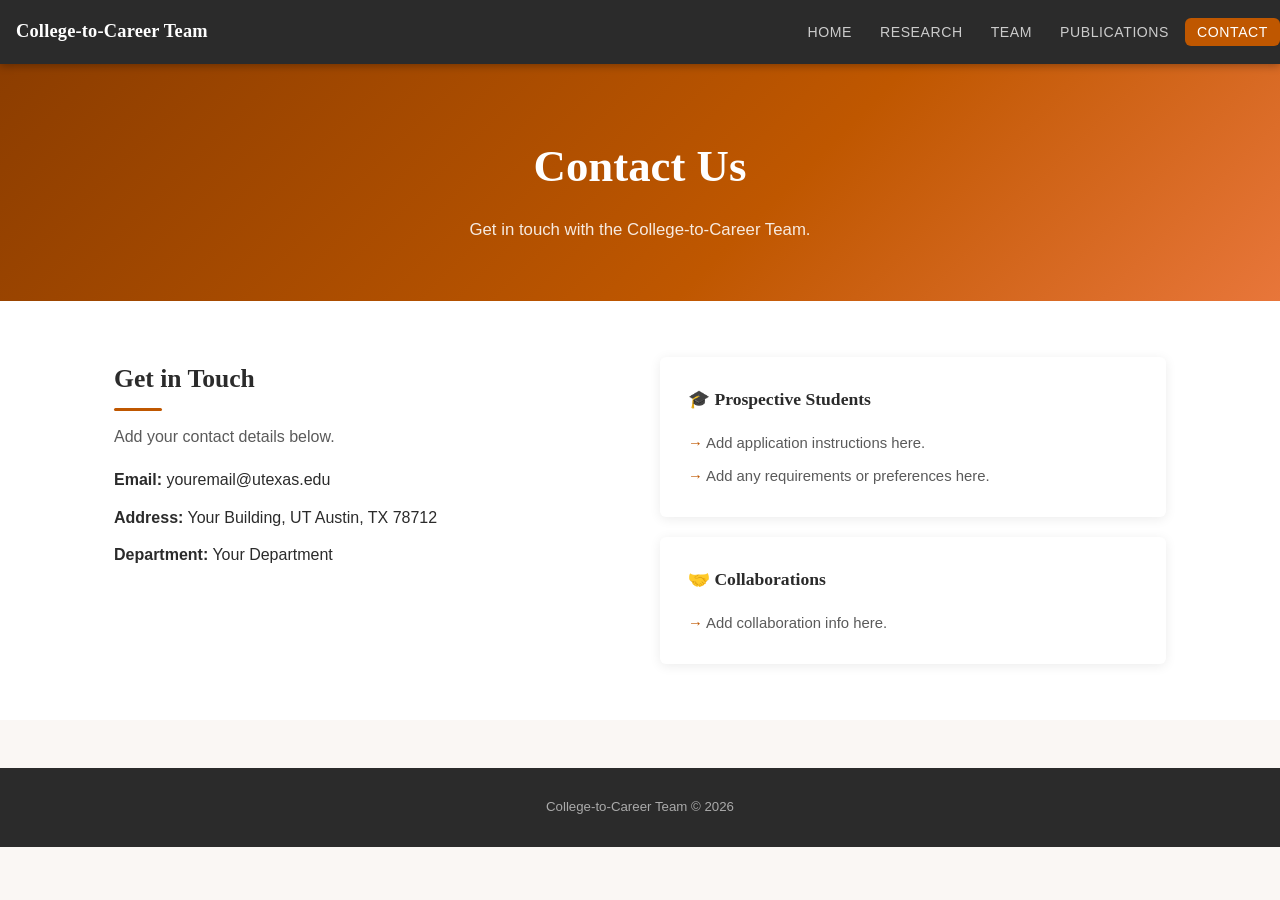
==== commit 0499b86a: "Modify header-inner styles for full width Updated header inner styles for better responsiveness." ====
--- a/contact.html
+++ b/contact.html
@@ -28,7 +28,7 @@
 img { max-width: 100%; display: block; }
 
 #site-header { background: var(--charcoal); position: sticky; top: 0; z-index: 100; box-shadow: 0 2px 8px rgba(0,0,0,0.3); }
-.header-inner { max-width: var(--max-width); margin: 0 auto; padding: 0 24px; display: flex; align-items: center; justify-content: space-between; height: 64px; }
+.header-inner { max-width: 100%; margin: 0 auto; padding: 0 0 0 16px; display: flex; align-items: center; justify-content: space-between; height: 64px; }
 .site-title { font-family: var(--font-display); font-size: 1.15rem; color: var(--white); font-weight: 700; letter-spacing: 0.01em; white-space: nowrap; text-decoration: none; }
 .site-title:hover { text-decoration: none; }
 nav ul { list-style: none; display: flex; gap: 4px; }
@@ -158,4 +158,4 @@
 })();
 </script>
 </body>
-</html>+</html>
